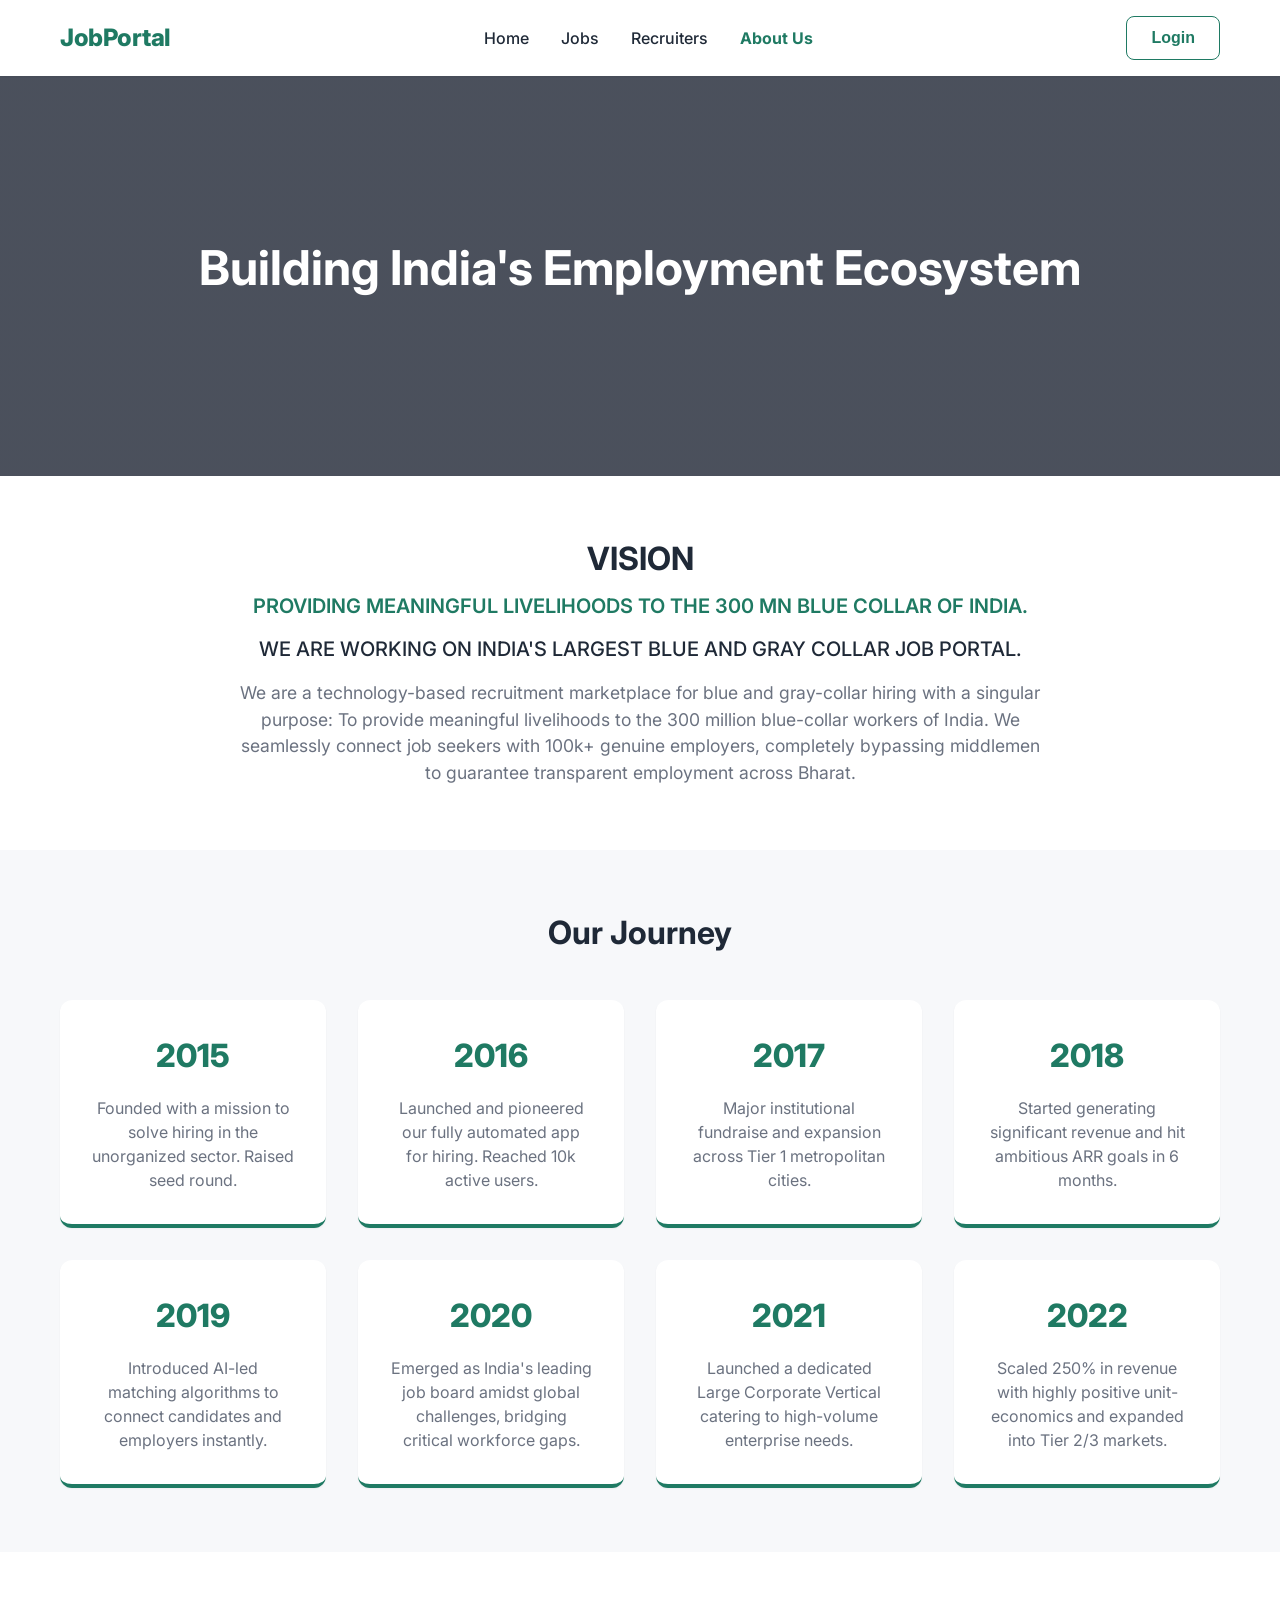
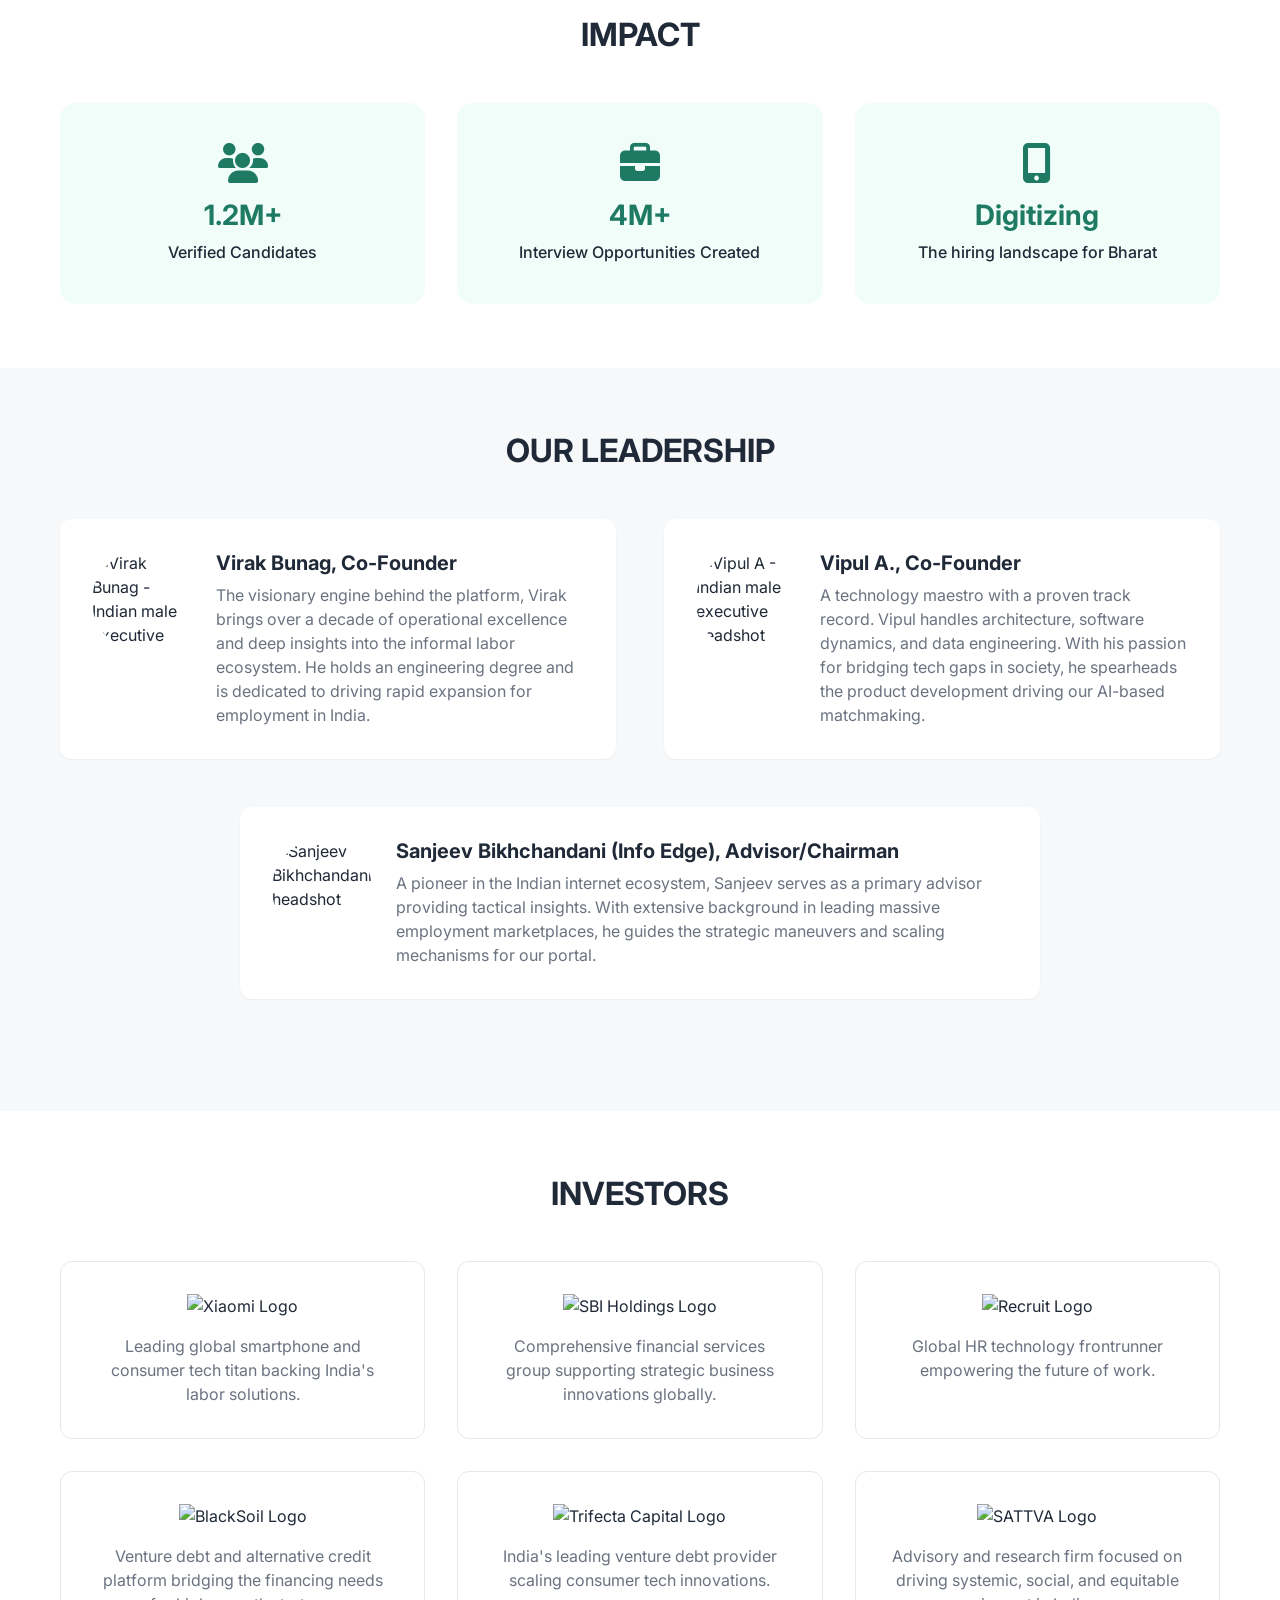
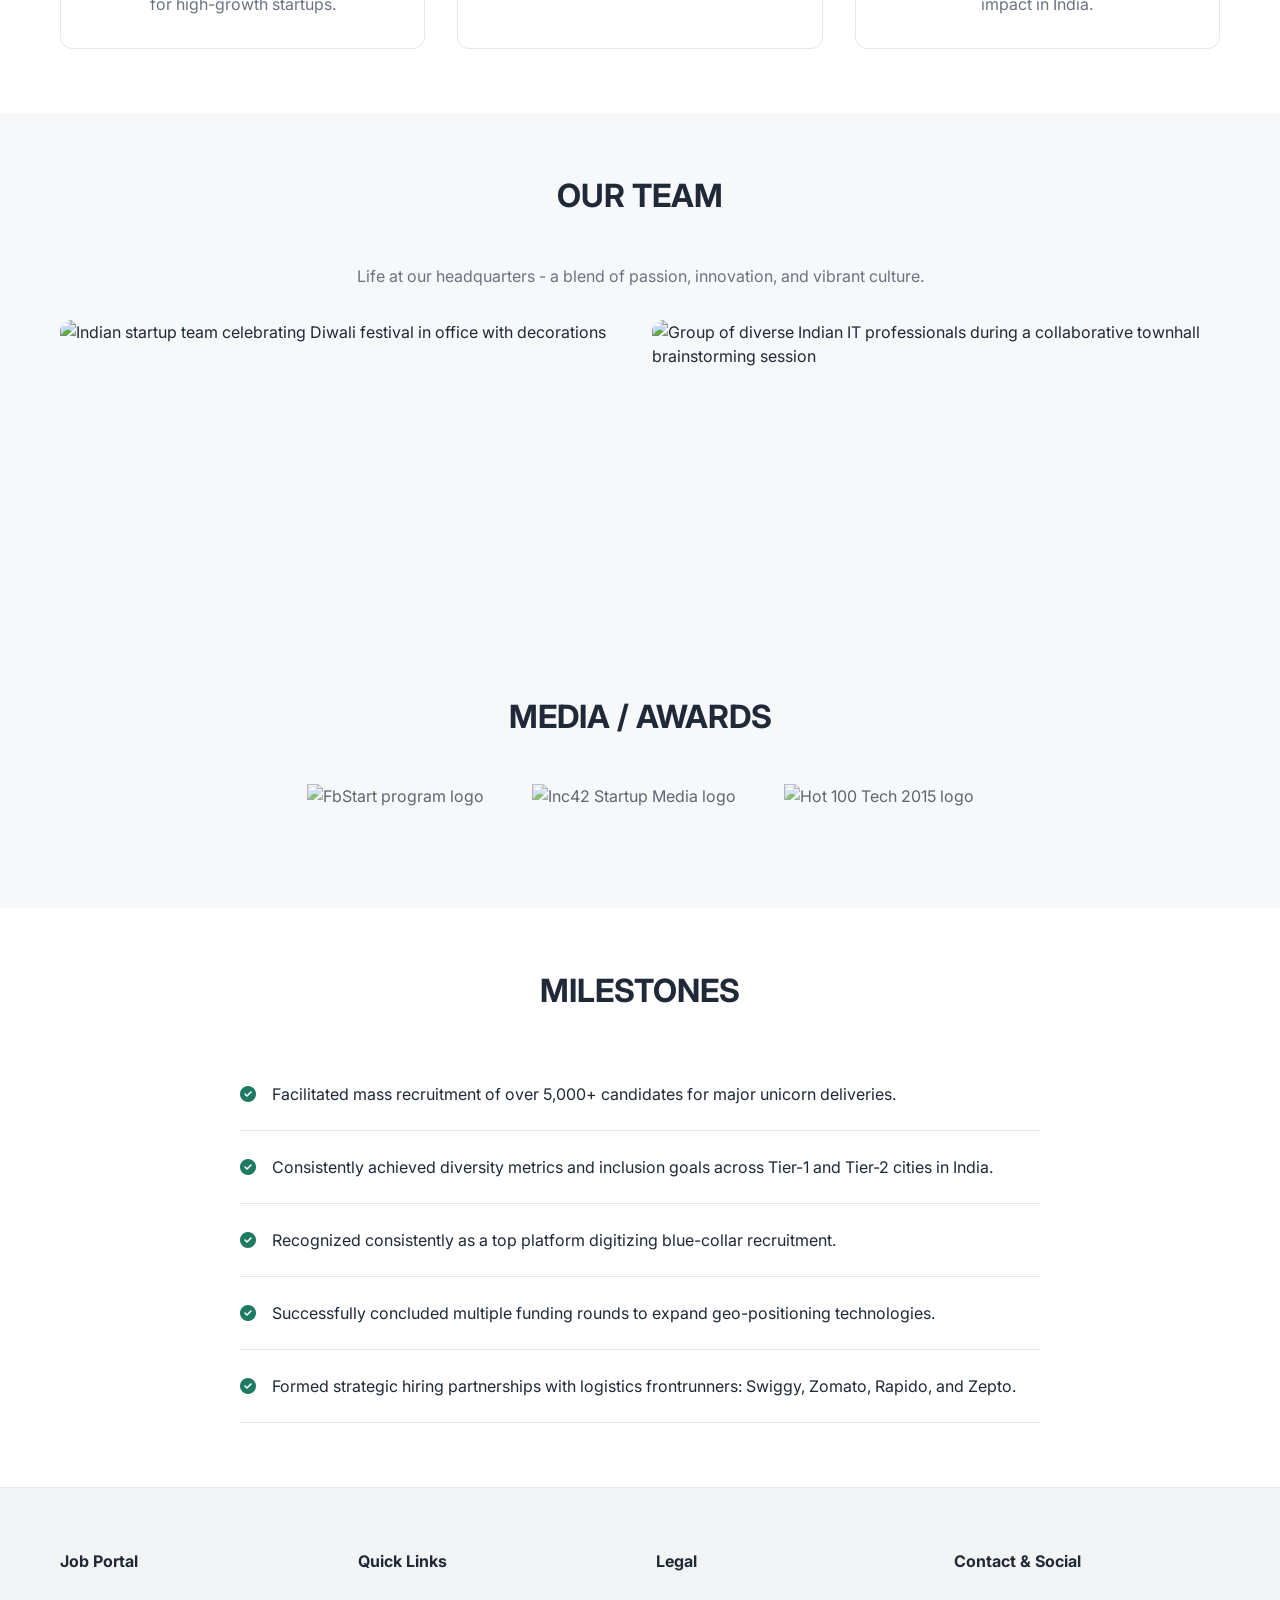
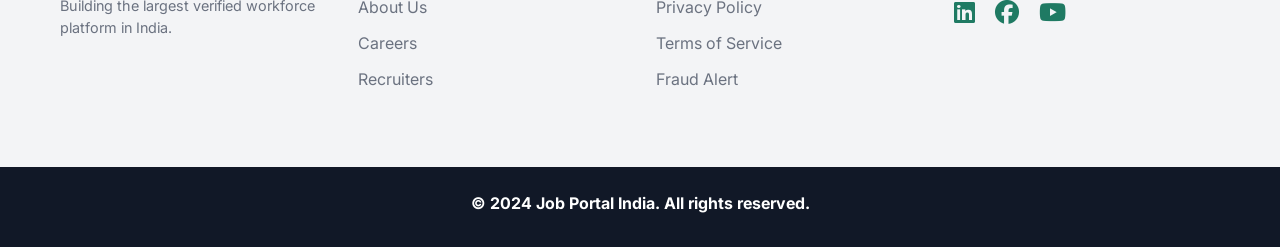
==== about-us.html @ 39d42cca "page updated" ====
<!doctype html>
<html lang="en">
  <head>
    <meta charset="UTF-8" />
    <meta name="viewport" content="width=device-width, initial-scale=1.0" />
    <title>About Us - Job Portal India</title>
    <link rel="stylesheet" href="style.css" />
    <link
      href="https://fonts.googleapis.com/css2?family=Inter:wght@300;400;500;600;700&display=swap"
      rel="stylesheet"
    />
    <!-- Font Awesome for Icons -->
    <link
      rel="stylesheet"
      href="https://cdnjs.cloudflare.com/ajax/libs/font-awesome/6.4.0/css/all.min.css"
    />
  </head>
  <body>
    <!-- Navigation -->
    <nav class="navbar">
      <div class="container nav-container">
        <div class="logo">
          <img src="assets/images/header.jpg" alt="JobPortal" class="logo-img" onerror="this.style.display='none'"/>
          <span class="logo-text">JobPortal</span>
        </div>
        <div class="nav-links">
          <a href="index.html">Home</a>
          <a href="jobs.html">Jobs</a>
          <a href="#">Recruiters</a>
          <a href="about-us.html" style="color: var(--primary-green); font-weight: 700;">About Us</a>
        </div>
        <div class="nav-actions">
          <button class="btn btn-outline" onclick="window.location.href='login.html'">Login</button>
        </div>
        <div class="mobile-toggle">
          <i class="fas fa-bars"></i>
        </div>
      </div>
    </nav>

    <!-- 1. Header & Hero Section -->
    <section class="about-hero-section">
      <div class="container about-hero-content">
        <h1>Building India's Employment Ecosystem</h1>
      </div>
    </section>

    <!-- 2. Vision Section -->
    <section class="section section-vision">
      <div class="container">
        <h2 class="section-title" style="margin-bottom: 1rem;">VISION</h2>
        <h3 class="vision-subheading">Providing Meaningful Livelihoods To The 300 Mn Blue Collar Of India.</h3>
        <p class="vision-desc" style="font-weight: 500; font-size: 1.25rem; color: var(--text-dark); margin-bottom: 1rem;">WE ARE WORKING ON INDIA'S LARGEST BLUE AND GRAY COLLAR JOB PORTAL.</p>
        <p class="vision-desc">
          We are a technology-based recruitment marketplace for blue and gray-collar hiring with a singular purpose: 
          To provide meaningful livelihoods to the 300 million blue-collar workers of India. We seamlessly connect job 
          seekers with 100k+ genuine employers, completely bypassing middlemen to guarantee transparent employment 
          across Bharat.
        </p>
      </div>
    </section>

    <!-- 3. History Timeline (2015 - 2022) -->
    <section class="section timeline-section">
      <div class="container">
        <h2 class="section-title">Our Journey</h2>
        <div class="timeline-grid">
          <div class="timeline-item">
            <div class="timeline-year">2015</div>
            <p>Founded with a mission to solve hiring in the unorganized sector. Raised seed round.</p>
          </div>
          <div class="timeline-item">
            <div class="timeline-year">2016</div>
            <p>Launched and pioneered our fully automated app for hiring. Reached 10k active users.</p>
          </div>
          <div class="timeline-item">
            <div class="timeline-year">2017</div>
            <p>Major institutional fundraise and expansion across Tier 1 metropolitan cities.</p>
          </div>
          <div class="timeline-item">
            <div class="timeline-year">2018</div>
            <p>Started generating significant revenue and hit ambitious ARR goals in 6 months.</p>
          </div>
          <div class="timeline-item">
            <div class="timeline-year">2019</div>
            <p>Introduced AI-led matching algorithms to connect candidates and employers instantly.</p>
          </div>
          <div class="timeline-item">
            <div class="timeline-year">2020</div>
            <p>Emerged as India's leading job board amidst global challenges, bridging critical workforce gaps.</p>
          </div>
          <div class="timeline-item">
            <div class="timeline-year">2021</div>
            <p>Launched a dedicated Large Corporate Vertical catering to high-volume enterprise needs.</p>
          </div>
          <div class="timeline-item">
            <div class="timeline-year">2022</div>
            <p>Scaled 250% in revenue with highly positive unit-economics and expanded into Tier 2/3 markets.</p>
          </div>
        </div>
      </div>
    </section>

    <!-- 4. Impact Section -->
    <section class="section impact-section">
      <div class="container">
        <h2 class="section-title">IMPACT</h2>
        <div class="impact-grid">
          <div class="impact-card">
            <i class="fas fa-users" style="font-size: 2.5rem; margin-bottom: 1rem;"></i>
            <h3>1.2M+</h3>
            <p>Verified Candidates</p>
          </div>
          <div class="impact-card">
            <i class="fas fa-briefcase" style="font-size: 2.5rem; margin-bottom: 1rem;"></i>
            <h3>4M+</h3>
            <p>Interview Opportunities Created</p>
          </div>
          <div class="impact-card">
            <i class="fas fa-mobile-alt" style="font-size: 2.5rem; margin-bottom: 1rem;"></i>
            <h3>Digitizing</h3>
            <p>The hiring landscape for Bharat</p>
          </div>
        </div>
      </div>
    </section>

    <!-- 5. Our Founders Section -->
    <section class="section founders-section">
      <div class="container">
        <h2 class="section-title">OUR LEADERSHIP</h2>
        <div class="founders-grid">
          <!-- Founder 1 -->
          <div class="founder-card">
            <img src="https://placehold.co/200x200?text=Virak" alt="Virak Bunag - Indian male executive headshot" class="founder-avatar" />
            <div class="founder-info">
              <h3>Virak Bunag, Co-Founder</h3>
              <p>The visionary engine behind the platform, Virak brings over a decade of operational excellence and deep insights into the informal labor ecosystem. He holds an engineering degree and is dedicated to driving rapid expansion for employment in India.</p>
            </div>
          </div>
          <!-- Founder 2 -->
          <div class="founder-card">
            <img src="https://placehold.co/200x200?text=Vipul" alt="Vipul A - Indian male executive headshot" class="founder-avatar" />
            <div class="founder-info">
              <h3>Vipul A., Co-Founder</h3>
              <p>A technology maestro with a proven track record. Vipul handles architecture, software dynamics, and data engineering. With his passion for bridging tech gaps in society, he spearheads the product development driving our AI-based matchmaking.</p>
            </div>
          </div>
          <!-- Mentor / Chairman -->
          <div class="founder-card founder-full mt-4">
            <img src="https://placehold.co/200x200?text=Sanjeev" alt="Sanjeev Bikhchandani headshot" class="founder-avatar" />
            <div class="founder-info">
              <h3>Sanjeev Bikhchandani (Info Edge), Advisor/Chairman</h3>
              <p>A pioneer in the Indian internet ecosystem, Sanjeev serves as a primary advisor providing tactical insights. With extensive background in leading massive employment marketplaces, he guides the strategic maneuvers and scaling mechanisms for our portal.</p>
            </div>
          </div>
        </div>
      </div>
    </section>

    <!-- 6. Investors Section -->
    <section class="section investors-section">
      <div class="container">
        <h2 class="section-title">INVESTORS</h2>
        <div class="investors-grid">
          <div class="investor-card">
            <img src="https://placehold.co/250x100?text=Xiaomi" alt="Xiaomi Logo" class="investor-logo" />
            <p>Leading global smartphone and consumer tech titan backing India's labor solutions.</p>
          </div>
          <div class="investor-card">
            <img src="https://placehold.co/250x100?text=SBI+Holdings" alt="SBI Holdings Logo" class="investor-logo" />
            <p>Comprehensive financial services group supporting strategic business innovations globally.</p>
          </div>
          <div class="investor-card">
            <img src="https://placehold.co/250x100?text=Recruit" alt="Recruit Logo" class="investor-logo" />
            <p>Global HR technology frontrunner empowering the future of work.</p>
          </div>
          <div class="investor-card">
            <img src="https://placehold.co/250x100?text=BlackSoil" alt="BlackSoil Logo" class="investor-logo" />
            <p>Venture debt and alternative credit platform bridging the financing needs for high-growth startups.</p>
          </div>
          <div class="investor-card">
            <img src="https://placehold.co/250x100?text=Trifecta" alt="Trifecta Capital Logo" class="investor-logo" />
            <p>India's leading venture debt provider scaling consumer tech innovations.</p>
          </div>
          <div class="investor-card">
            <img src="https://placehold.co/250x100?text=SATTVA" alt="SATTVA Logo" class="investor-logo" />
            <p>Advisory and research firm focused on driving systemic, social, and equitable impact in India.</p>
          </div>
        </div>
      </div>
    </section>

    <!-- 7. Our Team Section -->
    <section class="section team-gallery-section">
      <div class="container">
        <h2 class="section-title">OUR TEAM</h2>
        <p class="text-center" style="margin-bottom: 2rem;">Life at our headquarters - a blend of passion, innovation, and vibrant culture.</p>
        <div class="team-gallery">
          <img src="https://placehold.co/600x400/eeeeee/333333?text=Team+Celebration" alt="Indian startup team celebrating Diwali festival in office with decorations" class="team-img" />
          <img src="https://placehold.co/600x400/e0e7ff/333333?text=Townhall+Meeting" alt="Group of diverse Indian IT professionals during a collaborative townhall brainstorming session" class="team-img" />
        </div>
      </div>
    </section>

    <!-- 8. Media & Recognition -->
    <section class="section media-section">
      <div class="container text-center">
        <h2 class="section-title">MEDIA / AWARDS</h2>
        <div class="media-logos">
          <img src="https://placehold.co/200x80?text=FbStart" alt="FbStart program logo" class="media-logo" />
          <img src="https://placehold.co/200x80?text=Inc42" alt="Inc42 Startup Media logo" class="media-logo" />
          <img src="https://placehold.co/200x80?text=Hot100" alt="Hot 100 Tech 2015 logo" class="media-logo" />
        </div>
      </div>
    </section>

    <!-- 9. Milestones List -->
    <section class="section milestones-section">
      <div class="container">
        <h2 class="section-title">MILESTONES</h2>
        <ul class="milestones-list">
          <li><i class="fas fa-check-circle"></i> Facilitated mass recruitment of over 5,000+ candidates for major unicorn deliveries.</li>
          <li><i class="fas fa-check-circle"></i> Consistently achieved diversity metrics and inclusion goals across Tier-1 and Tier-2 cities in India.</li>
          <li><i class="fas fa-check-circle"></i> Recognized consistently as a top platform digitizing blue-collar recruitment.</li>
          <li><i class="fas fa-check-circle"></i> Successfully concluded multiple funding rounds to expand geo-positioning technologies.</li>
          <li><i class="fas fa-check-circle"></i> Formed strategic hiring partnerships with logistics frontrunners: Swiggy, Zomato, Rapido, and Zepto.</li>
        </ul>
      </div>
    </section>

    <!-- Footer -->
    <footer class="main-footer">
      <div class="container footer-grid">
        <div class="footer-col">
          <h4>Job Portal</h4>
          <p style="font-size: 0.9rem; margin-top: 1rem;">Building the largest verified workforce platform in India.</p>
        </div>
        <div class="footer-col">
          <h4>Quick Links</h4>
          <ul>
            <li><a href="about-us.html">About Us</a></li>
            <li><a href="#">Careers</a></li>
            <li><a href="#">Recruiters</a></li>
          </ul>
        </div>
        <div class="footer-col">
          <h4>Legal</h4>
          <ul>
            <li><a href="#">Privacy Policy</a></li>
            <li><a href="#">Terms of Service</a></li>
            <li><a href="#">Fraud Alert</a></li>
          </ul>
        </div>
        <div class="footer-col">
          <h4>Contact & Social</h4>
          <div style="margin-top: 1rem;">
            <a href="#" style="font-size: 1.5rem; margin-right: 1rem; color: var(--primary-green);"><i class="fab fa-linkedin"></i></a>
            <a href="#" style="font-size: 1.5rem; margin-right: 1rem; color: var(--primary-green);"><i class="fab fa-facebook"></i></a>
            <a href="#" style="font-size: 1.5rem; color: var(--primary-green);"><i class="fab fa-youtube"></i></a>
          </div>
        </div>
      </div>
    </footer>

    <div class="final-footer">
      <div class="container final-footer-container text-center" style="display: block; text-align: center;">
        <span class="logo-text-sm" style="display: block; margin-bottom: 0.5rem;">© 2024 Job Portal India. All rights reserved.</span>
      </div>
    </div>

    <!-- Script for mobile toggle if needed -->
    <script>
      document.querySelector('.mobile-toggle').addEventListener('click', function() {
        const navLinks = document.querySelector('.nav-links');
        const navActions = document.querySelector('.nav-actions');
        if(navLinks.style.display === 'flex') {
          navLinks.style.display = 'none';
          navActions.style.display = 'none';
        } else {
          navLinks.style.display = 'flex';
          navLinks.style.flexDirection = 'column';
          navLinks.style.position = 'absolute';
          navLinks.style.top = '100%';
          navLinks.style.left = '0';
          navLinks.style.right = '0';
          navLinks.style.background = 'white';
          navLinks.style.padding = '1rem';
          navLinks.style.boxShadow = '0 4px 6px -1px rgba(0, 0, 0, 0.1)';
          
          navActions.style.display = 'flex';
          navActions.style.position = 'absolute';
          navActions.style.top = 'calc(100% + 200px)';
          navActions.style.left = '0';
          navActions.style.right = '0';
          navActions.style.background = 'white';
          navActions.style.padding = '1rem';
          navActions.style.justifyContent = 'center';
        }
      });
    </script>
  </body>
</html>
---- style.css ----
:root {
  --primary-green: #1f7a63;
  --accent-green: #2e9e76;
  --dark-green: #145242;
  --bg-color: #f7f8fa;
  --text-dark: #1f2937;
  --text-muted: #6b7280;
  --white: #ffffff;
  --border-color: #e5e7eb;
  --primary-font: "Inter", sans-serif;
  --shadow-sm: 0 1px 2px 0 rgba(0, 0, 0, 0.05);
  --shadow-md:
    0 4px 6px -1px rgba(0, 0, 0, 0.1), 0 2px 4px -1px rgba(0, 0, 0, 0.06);
  --radius-md: 8px;
  --radius-lg: 12px;
  --radius-xl: 16px;
  --transition: all 0.3s ease;
}

* {
  margin: 0;
  padding: 0;
  box-sizing: border-box;
}

body {
  font-family: var(--primary-font);
  background-color: var(--bg-color);
  color: var(--text-dark);
  line-height: 1.5;
}

/* Utilities */
.container {
  max-width: 1200px;
  margin: 0 auto;
  padding: 0 20px;
}

.section {
  padding: 4rem 0;
}

h1,
h2,
h3,
h4 {
  font-weight: 700;
  line-height: 1.2;
  margin-bottom: 0.5rem;
}

p {
  color: var(--text-muted);
}

a {
  text-decoration: none;
  color: var(--primary-green);
}

ul {
  list-style: none;
}

/* Buttons */
.btn {
  display: inline-block;
  padding: 0.75rem 1.5rem;
  border-radius: var(--radius-md);
  font-weight: 600;
  cursor: pointer;
  transition: var(--transition);
  border: none;
  font-size: 1rem;
}

.btn-primary {
  background-color: var(--primary-green);
  color: var(--white);
}

.btn-primary:hover {
  background-color: var(--dark-green);
  transform: translateY(-1px);
}

.btn-outline {
  background-color: transparent;
  border: 1px solid var(--primary-green);
  color: var(--primary-green);
}

.btn-outline:hover {
  background-color: rgba(31, 122, 99, 0.1);
}

.btn-white {
  background-color: var(--white);
  color: var(--primary-green);
}

.text-center {
  text-align: center;
}
.mt-4 {
  margin-top: 1.5rem;
}

/* Navbar */
.navbar {
  background-color: var(--white);
  box-shadow: var(--shadow-sm);
  padding: 1rem 0;
  position: sticky;
  top: 0;
  z-index: 1000;
}

.nav-container {
  display: flex;
  justify-content: space-between;
  align-items: center;
}

.logo-text {
  font-size: 1.5rem;
  font-weight: 800;
  color: var(--primary-green);
  letter-spacing: -0.5px;
}

.nav-links {
  display: flex;
  gap: 2rem;
}

.nav-links a {
  color: var(--text-dark);
  font-weight: 500;
}

.nav-links a:hover {
  color: var(--primary-green);
}

.nav-actions {
  display: flex;
  gap: 1rem;
}

.mobile-toggle {
  display: none;
  font-size: 1.5rem;
  color: var(--text-dark);
  cursor: pointer;
}

/* Transparent Navbar state */
.navbar-transparent {
  background-color: transparent !important;
  box-shadow: none !important;
  position: absolute;
  width: 100%;
}

/* 1. Hero Section */
.hero-section {
  padding: 8rem 0 4rem; /* Increased top padding to accommodate the transparent absolute navbar */
  background-color: var(--white);
  background-image: url('images/header1.jpg');
  background-size: cover;
  background-position: center;
  background-repeat: no-repeat;
}

.hero-container {
  display: grid;
  grid-template-columns: 1fr 1fr;
  gap: 4rem;
  align-items: center;
}

.badge {
  display: inline-block;
  background-color: #e6f6f1;
  color: var(--primary-green);
  padding: 0.25rem 0.75rem;
  border-radius: 20px;
  font-size: 0.875rem;
  font-weight: 600;
  margin-bottom: 1rem;
}

.hero-content h1 {
  font-size: 3.5rem;
  color: var(--text-dark);
  margin-bottom: 0.5rem;
}

.hero-content .subtext {
  font-size: 1.25rem;
  margin-bottom: 2rem;
}

.search-box {
  background-color: var(--white);
  border: 1px solid var(--border-color);
  border-radius: var(--radius-lg);
  box-shadow: var(--shadow-md);
  padding: 0.75rem;
  display: flex;
  gap: 0.5rem;
  align-items: center;
  margin-bottom: 2rem;
}

.search-input-group {
  flex: 1;
  display: flex;
  align-items: center;
  gap: 0.5rem;
  padding: 0 0.5rem;
}

.search-input-group i {
  color: var(--text-muted);
}

.search-input-group input,
.search-input-group select {
  width: 100%;
  border: none;
  outline: none;
  font-size: 1rem;
  color: var(--text-dark);
  background: transparent;
}

.divider {
  width: 1px;
  height: 30px;
  background-color: var(--border-color);
}

.search-btn {
  padding: 0.75rem 2rem;
}

.trust-badges,
.trusted-companies {
  margin-bottom: 1.5rem;
}

.small-label {
  font-size: 0.875rem;
  margin-bottom: 0.5rem;
  text-transform: uppercase;
  letter-spacing: 0.5px;
  font-weight: 600;
  color: #9ca3af;
}

.govt-logos,
.company-logos {
  display: flex;
  gap: 1.5rem;
  align-items: center;
}

.logo-placeholder {
  font-weight: bold;
  color: #555;
  background: #eee;
  padding: 4px 8px;
  border-radius: 4px;
  font-size: 0.8rem;
}

.company-logos .logo-text {
  font-weight: 600;
  color: #4b5563;
}

.hero-image {
  display: flex;
  justify-content: flex-end;
}

.image-placeholder-large {
  width: 400px;
  height: 500px;
  background-color: #e5e7eb;
  border-radius: 20px;
  display: flex;
  flex-direction: column;
  align-items: center;
  justify-content: center;
  color: #9ca3af;
  font-size: 1.5rem;
  position: relative;
  overflow: hidden;
}

/* 2. AI Job Prep */
.ai-prep-section {
  background: linear-gradient(135deg, #e6f6f1 0%, #d1fae5 100%);
  padding: 4rem 0;
  position: relative;
  overflow: hidden;
}

.ai-prep-container {
  display: grid;
  grid-template-columns: 1fr 1fr;
  gap: 4rem;
  align-items: center;
}

.icon-box {
  width: 50px;
  height: 50px;
  background-color: var(--white);
  border-radius: 12px;
  display: flex;
  align-items: center;
  justify-content: center;
  color: var(--primary-green);
  font-size: 1.5rem;
  margin-bottom: 1rem;
  box-shadow: var(--shadow-sm);
}

.ai-cards {
  position: relative;
  height: 250px;
}

.p-card {
  background: var(--white);
  padding: 2rem;
  border-radius: var(--radius-lg);
  box-shadow: 0 10px 25px rgba(0, 0, 0, 0.05);
  position: absolute;
  width: 300px;
  left: 50px;
  transition: transform 0.3s ease;
}

.p-card-1 {
  z-index: 3;
  top: 0;
}

.p-card-2 {
  z-index: 2;
  top: 20px;
  left: 70px;
  opacity: 0.6;
  transform: scale(0.95);
}

.p-card-3 {
  z-index: 1;
  top: 40px;
  left: 90px;
  opacity: 0.3;
  transform: scale(0.9);
}

.card-header h4 {
  margin-bottom: 0.25rem;
}

.card-header .company-name {
  display: block;
  color: var(--text-muted);
  margin-bottom: 1.5rem;
}

.btn-sm {
  padding: 0.5rem 1rem;
  font-size: 0.875rem;
}

/* 3. Popular Searches */
.section-title {
  text-align: center;
  font-size: 2rem;
  margin-bottom: 3rem;
  position: relative;
}

.grid-6 {
  display: grid;
  grid-template-columns: repeat(3, 1fr);
  gap: 2rem;
}

.category-card {
  background: var(--white);
  border-radius: var(--radius-lg);
  padding: 1.5rem;
  box-shadow: var(--shadow-sm);
  transition: var(--transition);
  position: relative;
  border: 1px solid transparent;
}

.category-card:hover {
  transform: translateY(-5px);
  box-shadow: var(--shadow-md);
  border-color: var(--primary-green);
}

.trending-badge {
  position: absolute;
  top: 10px;
  right: 10px;
  font-size: 0.7rem;
  background: #fef3c7;
  color: #d97706;
  padding: 2px 6px;
  border-radius: 4px;
  font-weight: 600;
}

.cat-img {
  height: 100px;
  background: #f3f4f6;
  margin: 1rem 0;
  border-radius: var(--radius-md);
}

/* 4. Top Companies */
.grid-4 {
  display: grid;
  grid-template-columns: repeat(4, 1fr);
  gap: 2rem;
}

.company-card {
  background: var(--white);
  padding: 2rem;
  border-radius: var(--radius-lg);
  text-align: center;
  box-shadow: var(--shadow-sm);
  border: 1px solid var(--border-color);
  transition: var(--transition);
}

.company-card:hover {
  box-shadow: var(--shadow-md);
  border-color: var(--primary-green);
}

.company-logo {
  width: 60px;
  height: 60px;
  background-color: #f3f4f6;
  border-radius: 50%;
  margin: 0 auto 1rem;
  display: flex;
  align-items: center;
  justify-content: center;
  font-weight: bold;
  color: var(--primary-green);
}

.view-link {
  display: inline-block;
  margin-top: 1rem;
  font-size: 0.9rem;
  font-weight: 600;
}

/* 5. Trending Job Roles */
.pill-container {
  display: flex;
  flex-wrap: wrap;
  justify-content: center;
  gap: 1rem;
  max-width: 900px;
  margin: 0 auto;
}

.pill {
  display: inline-flex;
  align-items: center;
  gap: 0.5rem;
  background: var(--white);
  padding: 0.75rem 1.5rem;
  border: 1px solid var(--border-color);
  border-radius: 50px;
  color: var(--text-dark);
  font-weight: 500;
  transition: var(--transition);
}

.pill:hover {
  border-color: var(--primary-green);
  color: var(--primary-green);
  background: #f0fdf9;
}

.pill i {
  color: var(--primary-green);
}

.pill .count {
  background: #e5e7eb;
  color: var(--text-muted);
  font-size: 0.75rem;
  padding: 2px 6px;
  border-radius: 10px;
}

/* 6. Testimonials */
.testimonials {
  padding: 0;
}

.testimonial-container {
  display: grid;
  grid-template-columns: 1fr 2fr;
  background: #fff;
  border-radius: var(--radius-xl);
  overflow: hidden;
  box-shadow: var(--shadow-sm);
}

.testimonial-intro {
  background-color: var(--primary-green);
  color: var(--white);
  padding: 3rem;
  display: flex;
  flex-direction: column;
  justify-content: center;
}

.testimonial-intro .quote-icon {
  font-size: 2rem;
  opacity: 0.3;
  margin-bottom: 1rem;
}

.testimonial-intro h3 {
  font-size: 1.5rem;
  margin-bottom: 1rem;
}

.testimonial-intro .stars {
  color: #fbbf24;
  margin-bottom: 0.5rem;
}

.testimonial-intro p {
  color: rgba(255, 255, 255, 0.8);
}

.testimonial-cards {
  padding: 3rem;
  display: flex;
  gap: 1.5rem;
  background: #f9fafb;
  overflow-x: auto;
}

.t-card {
  background: var(--white);
  padding: 1.5rem;
  border-radius: var(--radius-md);
  min-width: 250px;
  box-shadow: var(--shadow-sm);
}

.t-card .profile {
  display: flex;
  align-items: center;
  gap: 1rem;
  margin-bottom: 1rem;
}

.t-card .avatar {
  width: 40px;
  height: 40px;
  background: #e0e7ff;
  color: #4338ca;
  border-radius: 50%;
  display: flex;
  align-items: center;
  justify-content: center;
  font-weight: bold;
}

.t-card .review {
  font-size: 0.9rem;
  color: var(--text-dark);
  font-style: italic;
}

/* 7. Download App */
.download-section {
  background-color: #eef2ff;
  padding: 4rem 0;
}

.download-container {
  display: grid;
  grid-template-columns: 1fr 1fr;
  align-items: center;
}

.download-content h2 {
  font-size: 2.5rem;
  margin-bottom: 1rem;
}

.app-buttons {
  display: flex;
  gap: 1rem;
  margin: 2rem 0;
}

.btn-store {
  background: #000;
  color: #fff;
  padding: 10px 20px;
  border-radius: 8px;
  border: none;
  cursor: pointer;
  font-weight: 600;
}

.qr-code {
  display: flex;
  align-items: center;
  gap: 1rem;
}

.qr-placeholder {
  width: 80px;
  height: 80px;
  background: #fff;
  display: flex;
  align-items: center;
  justify-content: center;
  border: 1px solid #ccc;
}

.download-image {
  display: flex;
  justify-content: center;
}

.phone-mockup {
  width: 280px;
  height: 550px;
  background: #111;
  border-radius: 36px;
  padding: 10px;
  border: 4px solid #333;
}

.screen-content {
  background: #fff;
  width: 100%;
  height: 100%;
  border-radius: 28px;
  display: flex;
  flex-direction: column;
  align-items: center;
  justify-content: center;
}

.screen-content i {
  font-size: 3rem;
  color: var(--primary-green);
  margin-bottom: 1rem;
}

/* 8. Employer Section */
.employer-section .container {
  background: #fff;
  border-radius: var(--radius-xl);
  box-shadow: var(--shadow-sm);
  padding: 3rem;
  overflow: hidden;
}

.employer-card {
  display: grid;
  grid-template-columns: 1fr 1fr;
  gap: 3rem;
  align-items: center;
}

.img-placeholder-rect {
  width: 100%;
  height: 300px;
  background: #e5e7eb;
  border-radius: var(--radius-lg);
}

/* 9. Main Footer */
.main-footer {
  background: #f3f4f6;
  padding: 4rem 0;
  border-top: 1px solid #e5e7eb;
}

.footer-grid {
  display: grid;
  grid-template-columns: repeat(4, 1fr);
  gap: 2rem;
}

.footer-col h4 {
  margin-bottom: 1.5rem;
  color: var(--text-dark);
}

.footer-col ul li {
  margin-bottom: 0.75rem;
}

.footer-col ul li a {
  color: var(--text-muted);
}

.footer-col ul li a:hover {
  color: var(--primary-green);
  text-decoration: underline;
}

/* 10. Final Footer */
.final-footer {
  background: #111827;
  color: #9ca3af;
  padding: 1.5rem 0;
}

.final-footer-container {
  display: flex;
  justify-content: space-between;
  align-items: center;
}

.social-side,
.app-side {
  display: flex;
  align-items: center;
  gap: 1.5rem;
}

.logo-text-sm {
  color: var(--white);
  font-weight: 700;
}

.social-icons a {
  color: #9ca3af;
  margin-right: 1rem;
  font-size: 1.25rem;
}

.social-icons a:hover {
  color: var(--white);
}

.btn-xs {
  padding: 0.35rem 0.75rem;
  font-size: 0.75rem;
  background: #374151;
  color: #fff;
  border: none;
  border-radius: 4px;
  cursor: pointer;
}

/* Responsive */
@media (max-width: 1024px) {
  .hero-content h1 {
    font-size: 2.5rem;
  }
  .grid-6 {
    grid-template-columns: repeat(2, 1fr);
  }
  .grid-4 {
    grid-template-columns: repeat(2, 1fr);
  }
}

@media (max-width: 768px) {
  .nav-links,
  .nav-actions {
    display: none;
  }
  .mobile-toggle {
    display: block;
  }

  .hero-container,
  .ai-prep-container,
  .download-container,
  .employer-card,
  .footer-grid,
  .final-footer-container {
    grid-template-columns: 1fr;
    gap: 2rem;
    text-align: center;
  }

  .hero-image {
    justify-content: center;
  }
  .search-box {
    flex-direction: column;
  }
  .divider {
    display: none;
  }
  .search-input-group {
    width: 100%;
    border-bottom: 1px solid #eee;
    padding: 10px;
  }
  .search-btn {
    width: 100%;
  }

  .testimonial-container {
    grid-template-columns: 1fr;
  }
  .testimonial-cards {
    flex-wrap: nowrap;
    overflow-x: auto;
  }

  .final-footer-container {
    flex-direction: column;
    gap: 1rem;
  }
  .social-side,
  .app-side {
    flex-direction: column;
  }

  .p-card {
    position: static;
    width: 100%;
    margin-bottom: 1rem;
  }
  .p-card-2,
  .p-card-3 {
    display: none;
  }
}

/* Login / Auth page */
.auth-page {
  min-height: 100vh;
  background: linear-gradient(135deg, #e8e6fe 0%, #f6f2ff 100%);
  display: flex;
  align-items: center;
  justify-content: center;
  padding: 2rem;
}

.auth-container {
  width: min(520px, 100%);
}

.auth-card {
  background: rgba(255, 255, 255, 0.92);
  border-radius: var(--radius-xl);
  box-shadow: 0 18px 30px rgba(0, 0, 0, 0.12);
  padding: 2.5rem 2.5rem 2rem;
  position: relative;
}

.auth-logo {
  position: absolute;
  top: -32px;
  left: 50%;
  transform: translateX(-50%);
}

.auth-logo-inner {
  width: 72px;
  height: 72px;
  border-radius: 18px;
  background: rgba(99, 102, 241, 0.13);
  display: flex;
  align-items: center;
  justify-content: center;
  box-shadow: 0 14px 28px rgba(0, 0, 0, 0.12);
}

.auth-logo-inner i {
  font-size: 1.75rem;
  color: #4f46e5;
}

.auth-header {
  margin-top: 2.5rem;
  text-align: center;
}

.auth-header h1 {
  font-size: 1.75rem;
  margin-bottom: 0.5rem;
  color: #111827;
}

.auth-header p {
  color: rgba(17, 24, 39, 0.65);
  margin-bottom: 1.75rem;
}

.auth-form .form-field {
  display: flex;
  flex-direction: column;
  gap: 0.5rem;
  margin-bottom: 1rem;
}

.auth-form label {
  font-size: 0.95rem;
  color: rgba(17, 24, 39, 0.7);
}

.auth-form input {
  padding: 0.85rem 1rem;
  border-radius: 12px;
  border: 1px solid rgba(148, 163, 184, 0.6);
  background: rgba(255, 255, 255, 0.92);
  font-size: 1rem;
  outline: none;
  transition:
    border 0.2s ease,
    box-shadow 0.2s ease;
}

.auth-form input:focus {
  border-color: rgba(99, 102, 241, 0.7);
  box-shadow: 0 0 0 4px rgba(99, 102, 241, 0.18);
}

.btn.w-full {
  width: 100%;
}

@media (max-width: 400px) {
  .auth-card {
    padding: 2rem 1.5rem 1.5rem;
  }

  .auth-logo-inner {
    width: 60px;
    height: 60px;
  }
}

/* Admin login modal */
.modal {
  position: fixed;
  inset: 0;
  display: grid;
  place-items: center;
  padding: 1.5rem;
  pointer-events: none;
  opacity: 0;
  transition: opacity 0.2s ease;
  z-index: 50;
}

/* Admin Access form */
.admin-access-page {
  min-height: 100vh;
  background: linear-gradient(135deg, #7c3aed 0%, #a855f7 100%);
  display: flex;
  justify-content: center;
  align-items: center;
  padding: 2.5rem 1.25rem;
}

.admin-access-container {
  width: min(420px, 100%);
}

.admin-back {
  display: inline-flex;
  align-items: center;
  gap: 0.5rem;
  font-weight: 600;
  color: rgba(255, 255, 255, 0.9);
  text-decoration: none;
  margin-bottom: 1.75rem;
  background: rgba(255, 255, 255, 0.15);
  padding: 0.5rem 0.75rem;
  border-radius: 999px;
  transition: background 0.2s ease;
}

.admin-back:hover {
  background: rgba(255, 255, 255, 0.25);
}

.admin-access-card {
  background: rgba(255, 255, 255, 0.95);
  border-radius: var(--radius-xl);
  padding: 2.25rem 2rem 2.5rem;
  box-shadow: 0 18px 40px rgba(0, 0, 0, 0.16);
}

.admin-access-header {
  display: flex;
  align-items: center;
  gap: 1rem;
  margin-bottom: 1.75rem;
}

.admin-access-icon {
  width: 54px;
  height: 54px;
  border-radius: 16px;
  background: rgba(99, 102, 241, 0.18);
  display: grid;
  place-items: center;
}

.admin-access-icon i {
  font-size: 1.4rem;
  color: #4f46e5;
}

.admin-access-header h1 {
  font-size: 1.5rem;
  margin: 0;
}

.admin-access-form {
  display: grid;
  gap: 1.25rem;
}

.admin-access-form label {
  font-weight: 600;
  color: rgba(17, 24, 39, 0.85);
}

.admin-access-form input {
  width: 100%;
  padding: 0.85rem 1rem;
  border-radius: 12px;
  border: 1px solid rgba(148, 163, 184, 0.7);
  font-size: 1rem;
  outline: none;
  transition: border 0.2s ease, box-shadow 0.2s ease;
}

.admin-access-form input:focus {
  border-color: rgba(99, 102, 241, 0.8);
  box-shadow: 0 0 0 4px rgba(99, 102, 241, 0.18);
}

@media (max-width: 420px) {
  .admin-access-page {
    padding: 1.75rem 1rem;
  }

  .admin-access-card {
    padding: 2rem 1.5rem 2.25rem;
  }
}

/* Upload Documents page */
.upload-page {
  min-height: 100vh;
  background: linear-gradient(135deg, #e8e6fe 0%, #f6f2ff 100%);
  display: flex;
  flex-direction: column;
  padding: 2.25rem 1.25rem 3rem;
}

.upload-header {
  display: flex;
  flex-direction: column;
  gap: 1.5rem;
  max-width: 840px;
  width: 100%;
  margin: 0 auto 2rem;
}

.back-link {
  display: inline-flex;
  align-items: center;
  gap: 0.75rem;
  font-weight: 600;
  color: rgba(17, 24, 39, 0.8);
  text-decoration: none;
  transition: color 0.2s ease;
}

.back-link:hover {
  color: rgba(17, 24, 39, 1);
}

.upload-title h1 {
  font-size: 1.85rem;
  margin-bottom: 0.25rem;
}

.upload-title p {
  font-size: 1rem;
  color: rgba(17, 24, 39, 0.65);
}

.upload-container {
  display: flex;
  justify-content: center;
  width: 100%;
}

.upload-card {
  width: min(680px, 100%);
  border-radius: var(--radius-xl);
  background: rgba(255, 255, 255, 0.95);
  box-shadow: 0 18px 40px rgba(0, 0, 0, 0.12);
  padding: 2.25rem;
}

.upload-card-header {
  display: flex;
  gap: 1rem;
  align-items: flex-start;
  margin-bottom: 1.75rem;
}

.upload-card-icon {
  width: 56px;
  height: 56px;
  border-radius: 16px;
  background: rgba(99, 102, 241, 0.13);
  display: grid;
  place-items: center;
}

.upload-card-icon i {
  font-size: 1.5rem;
  color: #4f46e5;
}

.upload-card-header h2 {
  font-size: 1.35rem;
  margin-bottom: 0.25rem;
}

.upload-card-header p {
  color: rgba(17, 24, 39, 0.65);
}

.upload-form {
  display: grid;
  gap: 1.25rem;
}

.upload-label {
  display: flex;
  align-items: center;
  justify-content: space-between;
  font-weight: 600;
  color: rgba(17, 24, 39, 0.85);
  margin-bottom: 0.5rem;
}

.required {
  color: #ef4444;
  font-size: 0.9rem;
}

.optional {
  color: rgba(107, 114, 128, 1);
  font-size: 0.85rem;
}

.file-drop {
  position: relative;
  border: 2px dashed rgba(148, 163, 184, 0.8);
  border-radius: 16px;
  padding: 1.3rem 1.25rem;
  cursor: pointer;
  transition:
    border-color 0.2s ease,
    background 0.2s ease;
  background: rgba(255, 255, 255, 0.9);
}

.file-drop.dragover {
  border-color: rgba(99, 102, 241, 0.9);
  background: rgba(99, 102, 241, 0.08);
}

.file-drop input[type="file"] {
  position: absolute;
  inset: 0;
  opacity: 0;
  cursor: pointer;
}

.file-drop-content {
  display: flex;
  align-items: center;
  gap: 1rem;
}

.file-drop-content i {
  font-size: 1.4rem;
  color: rgba(99, 102, 241, 0.9);
}

.file-hint {
  color: rgba(107, 114, 128, 0.95);
  font-size: 0.85rem;
  margin-top: 0.25rem;
}

.file-name {
  margin-top: 0.75rem;
  font-weight: 600;
  color: rgba(17, 24, 39, 0.85);
}

@media (max-width: 520px) {
  .upload-card {
    padding: 1.75rem 1.5rem;
  }

  .upload-header {
    align-items: flex-start;
    gap: 1rem;
  }
}

.modal-open {
  opacity: 1;
  pointer-events: auto;
}

.modal-overlay {
  position: absolute;
  inset: 0;
  background: rgba(15, 23, 42, 0.55);
}

.modal-content {
  position: relative;
  width: min(430px, 100%);
  background: rgba(255, 255, 255, 0.95);
  border-radius: var(--radius-xl);
  box-shadow: 0 20px 50px rgba(0, 0, 0, 0.18);
  padding: 2.25rem 2.25rem 1.5rem;
  z-index: 10;
}

.modal-close {
  position: absolute;
  top: 14px;
  right: 14px;
  border: none;
  background: transparent;
  color: rgba(17, 24, 39, 0.65);
  font-size: 1.1rem;
  cursor: pointer;
  transition: color 0.2s ease;
}

.modal-close:hover {
  color: rgba(17, 24, 39, 0.9);
}

.modal-content h2 {
  font-size: 1.5rem;
  margin-bottom: 0.25rem;
}

.modal-subtitle {
  color: rgba(17, 24, 39, 0.65);
  margin-bottom: 1.75rem;
}

/* --- ABOUT US PAGE STYLES --- */
.about-hero-section {
  min-height: 400px;
  position: relative;
  display: flex;
  align-items: center;
  justify-content: center;
  text-align: center;
  background: linear-gradient(rgba(17, 24, 39, 0.75), rgba(17, 24, 39, 0.75)), url('https://placehold.co/1200x500/1f7a63/ffffff?text=Indian+Workforce');
  background-size: cover;
  background-position: center;
}

.about-hero-content h1 {
  font-size: 3rem;
  color: var(--white);
  margin-bottom: 1rem;
}

.section-vision {
  text-align: center;
  padding: 4rem 0;
  background: var(--white);
}

.vision-subheading {
  font-size: 1.25rem;
  color: var(--primary-green);
  font-weight: 600;
  margin: 1rem 0;
  text-transform: uppercase;
}

.vision-desc {
  max-width: 800px;
  margin: 0 auto;
  font-size: 1.1rem;
}

.timeline-section {
  padding: 4rem 0;
  background: var(--bg-color);
}

.timeline-grid {
  display: grid;
  grid-template-columns: repeat(4, 1fr);
  gap: 2rem;
  margin-top: 3rem;
}

.timeline-item {
  background: var(--white);
  padding: 2rem;
  border-radius: var(--radius-lg);
  box-shadow: var(--shadow-sm);
  text-align: center;
  border-bottom: 4px solid var(--primary-green);
}

.timeline-year {
  font-size: 2rem;
  font-weight: 800;
  color: var(--primary-green);
  margin-bottom: 1rem;
}

.impact-section {
  padding: 4rem 0;
  background: var(--white);
}

.impact-grid {
  display: grid;
  grid-template-columns: repeat(3, 1fr);
  gap: 2rem;
  margin-top: 3rem;
}

.impact-card {
  text-align: center;
  padding: 2.5rem;
  background: #f0fdf9;
  border-radius: var(--radius-xl);
  color: var(--primary-green);
}

.impact-card h3 {
  font-size: 1.75rem;
  font-weight: 700;
}

.impact-card p {
  color: var(--text-dark);
  font-weight: 500;
  margin-top: 0.5rem;
}

.founders-section {
  padding: 4rem 0;
  background: var(--bg-color);
}

.founders-grid {
  display: grid;
  grid-template-columns: 1fr 1fr;
  gap: 3rem;
  margin-bottom: 3rem;
}

.founder-card {
  display: flex;
  align-items: flex-start;
  gap: 1.5rem;
  background: var(--white);
  padding: 2rem;
  border-radius: var(--radius-lg);
  box-shadow: var(--shadow-sm);
}

.founder-avatar {
  width: 100px;
  height: 100px;
  border-radius: 50%;
  object-fit: cover;
  flex-shrink: 0;
}

.founder-info h3 {
  font-size: 1.25rem;
  color: var(--text-dark);
  margin-bottom: 0.5rem;
}

.founder-full {
  grid-column: 1 / -1;
  max-width: 800px;
  margin: 0 auto;
}

.investors-section {
  padding: 4rem 0;
  background: var(--white);
}

.investors-grid {
  display: grid;
  grid-template-columns: repeat(3, 1fr);
  gap: 2rem;
  margin-top: 3rem;
}

.investor-card {
  text-align: center;
  padding: 2rem;
  border: 1px solid var(--border-color);
  border-radius: var(--radius-lg);
}

.investor-logo {
  height: 50px;
  width: auto;
  margin-bottom: 1rem;
  object-fit: contain;
}

.team-gallery-section {
  padding: 4rem 0;
}

.team-gallery {
  display: grid;
  grid-template-columns: repeat(2, 1fr);
  gap: 1.5rem;
  margin-top: 2rem;
}

.team-img {
  width: 100%;
  border-radius: var(--radius-lg);
  object-fit: cover;
  height: 100%;
  min-height: 250px;
}

.media-section, .milestones-section {
  padding: 4rem 0;
  background: var(--bg-color);
}

.media-logos {
  display: flex;
  justify-content: center;
  flex-wrap: wrap;
  gap: 3rem;
  margin-top: 2rem;
}

.media-logo {
  height: 60px;
  object-fit: contain;
  opacity: 0.7;
  transition: var(--transition);
}

.media-logo:hover {
  opacity: 1;
}

.milestones-section {
  background: var(--white);
}

.milestones-list {
  max-width: 800px;
  margin: 2rem auto 0;
  list-style: none;
}

.milestones-list li {
  padding: 1.5rem 0;
  border-bottom: 1px solid var(--border-color);
  display: flex;
  align-items: flex-start;
  gap: 1rem;
}

.milestones-list li i {
  color: var(--primary-green);
  margin-top: 4px;
}

@media (max-width: 768px) {
  .timeline-grid {
    grid-template-columns: repeat(2, 1fr);
  }
  .impact-grid, .founders-grid, .investors-grid, .team-gallery {
    grid-template-columns: 1fr;
  }
  .founder-card {
    flex-direction: column;
    align-items: center;
    text-align: center;
  }
  .founder-full {
    grid-column: span 1;
  }
  .about-hero-content h1 {
    font-size: 2.25rem;
  }
}

@media (max-width: 480px) {
  .timeline-grid {
    grid-template-columns: 1fr;
  }
}



/* ========================================= */
/* --- CONTACT US PAGE STYLES --- */
/* ========================================= */

.contact-section {
  padding: 3rem 1rem;
  background-color: var(--white);
}

.contact-card {
  background-color: var(--bg-color);
  max-width: 600px;
  margin: 0 auto;
  padding: 3rem 2rem;
  border-radius: var(--radius-lg);
  border: 1px solid var(--border-color);
  box-shadow: var(--shadow-sm);
  text-align: center;
}

.contact-card .company-name {
  font-size: 1.6rem;
  color: var(--primary-green);
  margin-bottom: 0.5rem;
  font-weight: 700;
}

.contact-card .company-subtext {
  font-size: 0.85rem;
  color: var(--text-muted);
  margin-bottom: 3rem;
}

.contact-details {
  text-align: left;
  max-width: 450px;
  margin: 0 auto;
  display: flex;
  flex-direction: column;
  gap: 1.75rem;
}

.contact-row {
  display: flex;
  align-items: flex-start;
  gap: 1rem;
  font-size: 0.95rem;
  color: var(--text-dark);
  line-height: 1.5;
}

.contact-row i {
  color: var(--primary-green);
  margin-top: 2px;
  font-size: 1.1rem;
  width: 20px;
  text-align: center;
}

.contact-row a {
  color: var(--text-dark);
  font-weight: 500;
  text-decoration: none;
  transition: var(--transition);
}

.contact-row a:hover {
  text-decoration: underline;
  color: var(--primary-green);
}

/* Link Directory Container */
.directory-container {
  max-width: 1100px;
  margin: 0 auto;
  padding: 2rem 20px 4rem;
  background-color: var(--bg-color);
}

.dir-group {
  margin-bottom: 2.5rem;
}

.dir-title {
  font-size: 1rem;
  font-weight: 700;
  color: var(--text-dark);
  margin-bottom: 1.25rem;
  border-bottom: 2px solid var(--border-color);
  padding-bottom: 0.5rem;
  display: inline-block;
}

/* 3 Column layout for the big lists */
.col-3 {
  column-count: 3;
  column-gap: 2rem;
}

.dir-list {
  list-style: none;
  padding: 0;
  margin: 0;
}

.dir-list li {
  margin-bottom: 0.9rem;
  break-inside: avoid;
}

.dir-list a {
  color: var(--text-muted);
  font-size: 0.9rem;
  text-decoration: none;
  transition: var(--transition);
}

.dir-list a:hover {
  color: var(--primary-green);
  text-decoration: underline;
}

/* Grid blocks for Side-by-Side categories */
.grid-3 {
  display: grid;
  grid-template-columns: repeat(3, 1fr);
  gap: 2rem;
}

/* Mobile Responsive Overrides */
@media (max-width: 768px) {
  .col-3 { column-count: 2; }
  .grid-3 { grid-template-columns: 1fr; gap: 2rem; }
}

@media (max-width: 480px) {
  .col-3 { column-count: 1; }
}

/* ========================================= */
/* --- DEPARTMENTS / JOBS PAGE STYLES --- */
/* ========================================= */
.departments-section {
  padding: 4rem 0;
  background-color: var(--white);
}
.dept-header {
  text-align: center;
  margin-bottom: 3rem;
}
.dept-header h1 {
  font-size: 2.25rem;
  color: var(--text-dark);
  margin-bottom: 0.5rem;
}
.departments-grid {
  display: grid;
  grid-template-columns: repeat(auto-fit, minmax(250px, 1fr));
  gap: 1.5rem;
  max-width: 1000px;
  margin: 0 auto;
}
.dept-card {
  display: flex;
  align-items: center;
  gap: 1.25rem;
  background: var(--white);
  padding: 1.25rem;
  border-radius: var(--radius-lg);
  border: 1px solid var(--border-color);
  box-shadow: var(--shadow-sm);
  transition: var(--transition);
  cursor: pointer;
  color: var(--text-dark);
  text-decoration: none;
}
.dept-card:hover {
  border-color: var(--primary-green);
  box-shadow: var(--shadow-md);
  transform: translateY(-3px);
  color: var(--primary-green);
}
.dept-icon {
  width: 50px;
  height: 50px;
  display: flex;
  align-items: center;
  justify-content: center;
  border-radius: var(--radius-md);
  color: var(--white);
  font-size: 1.25rem;
}
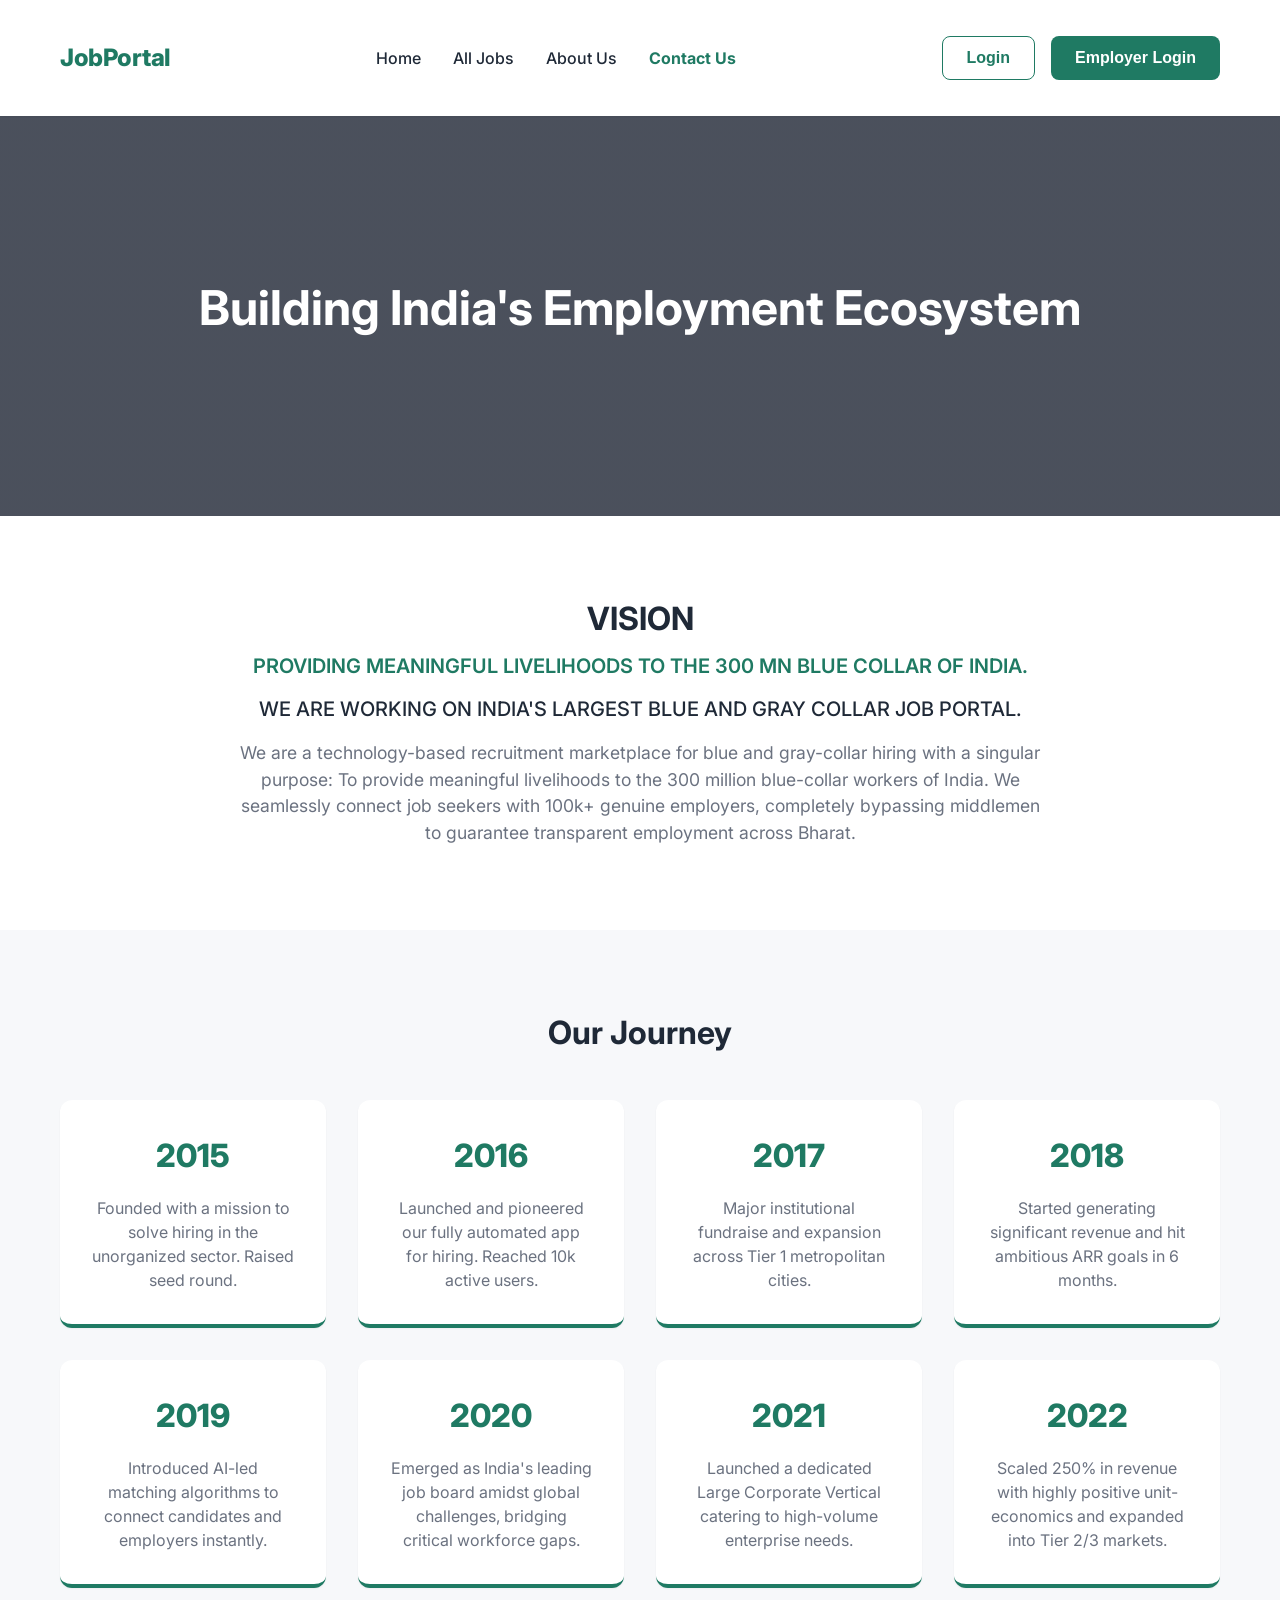
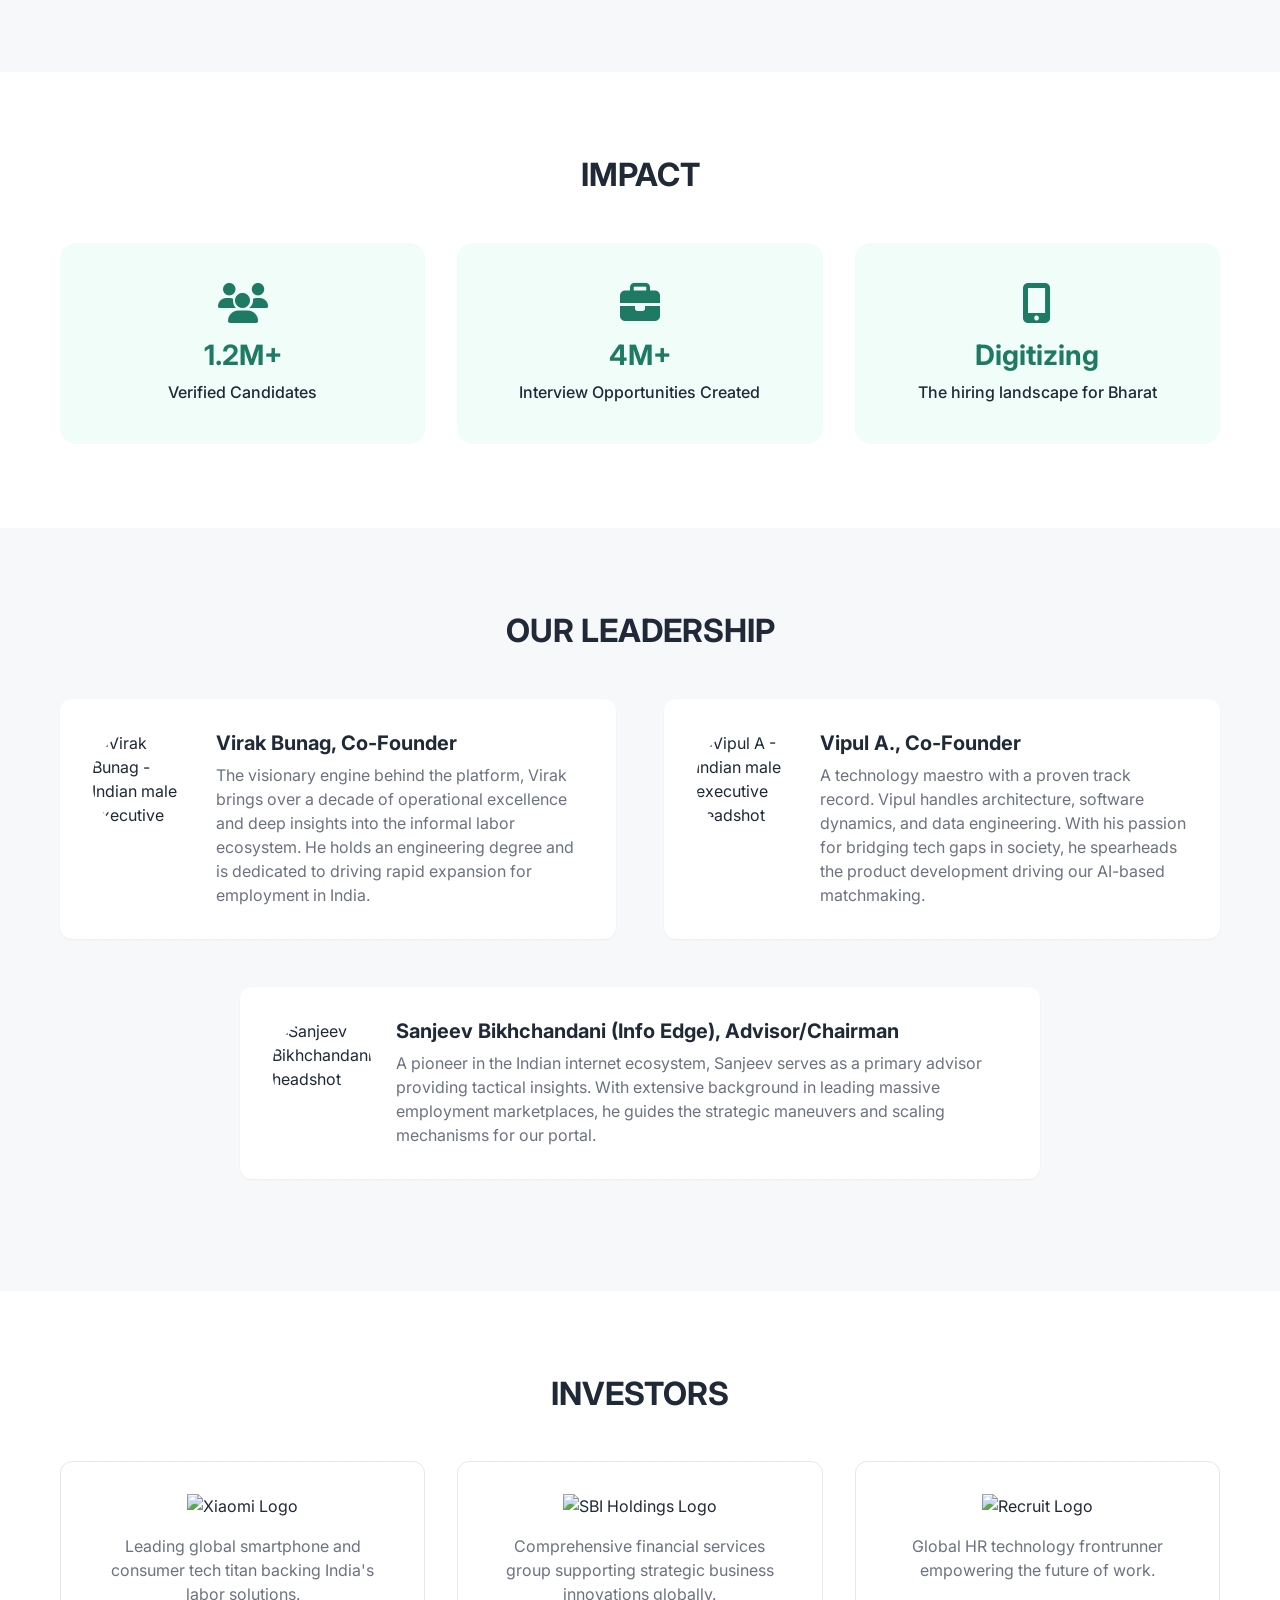
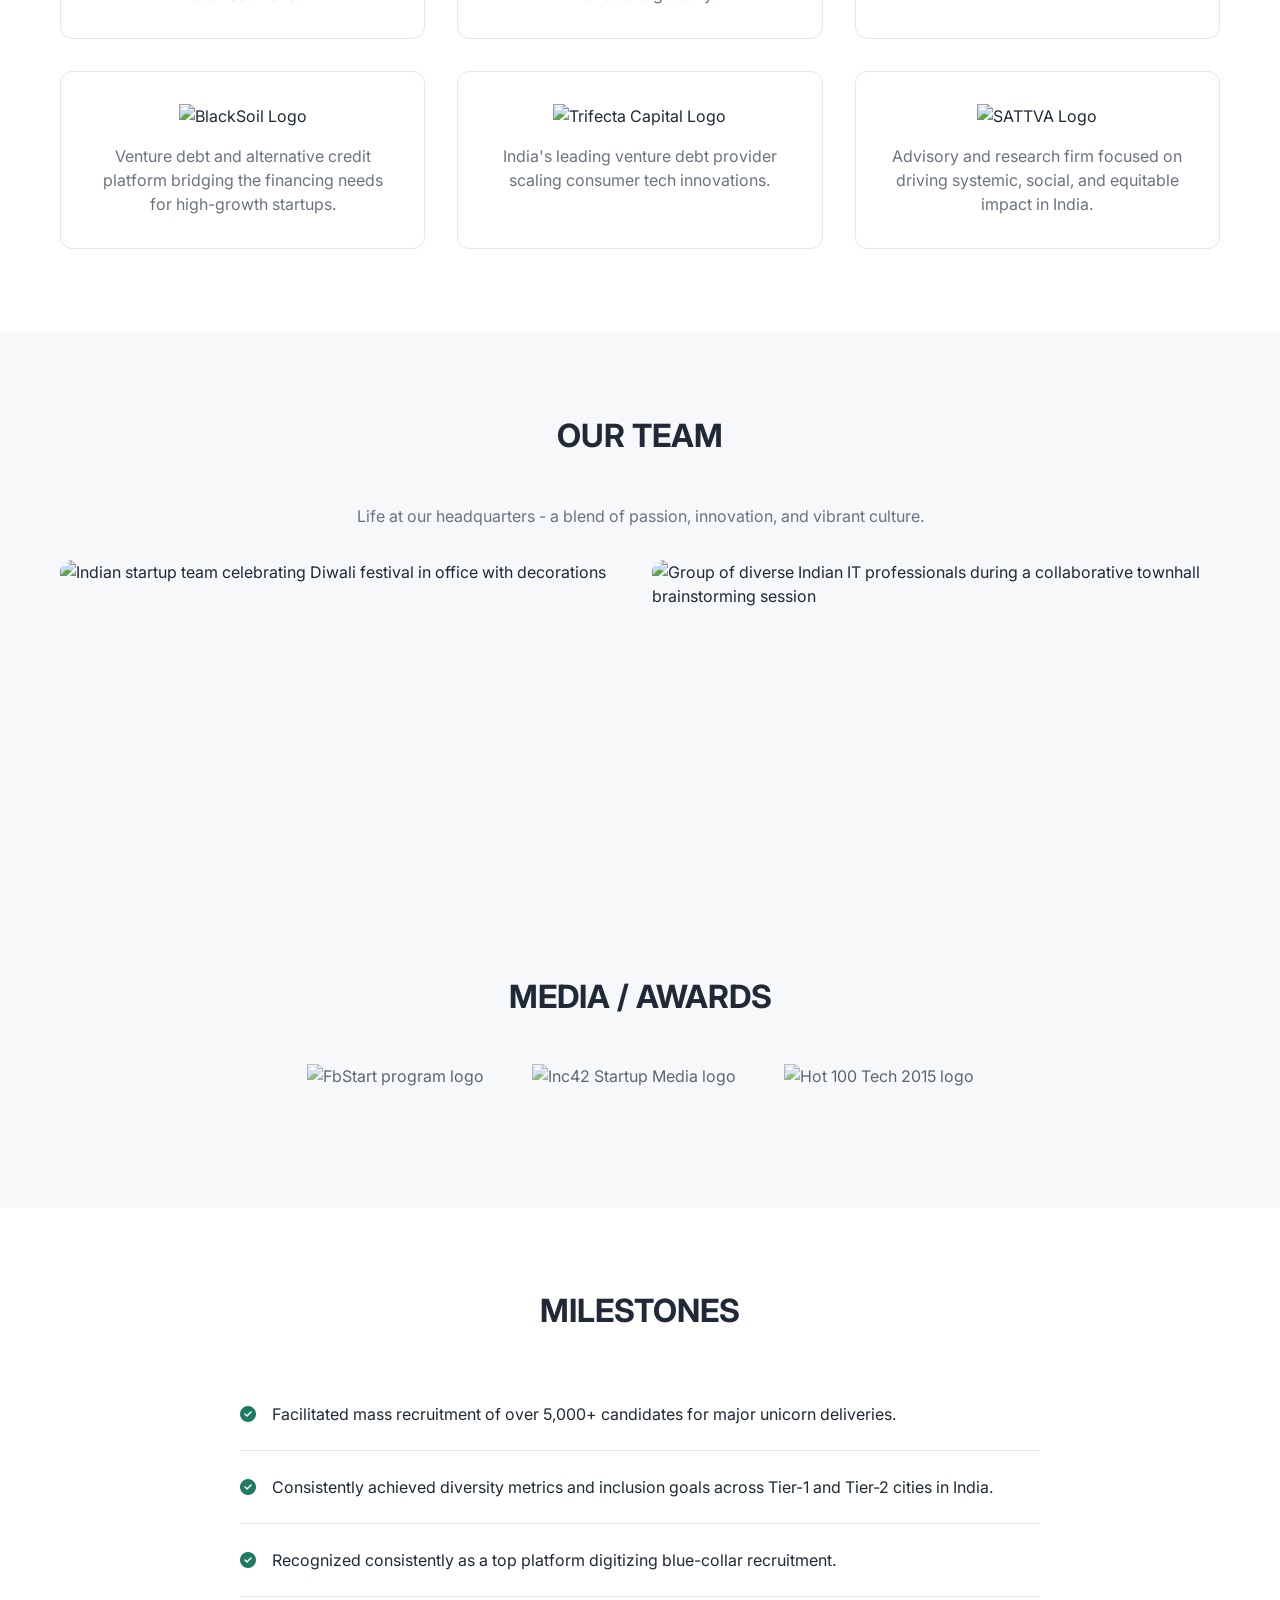
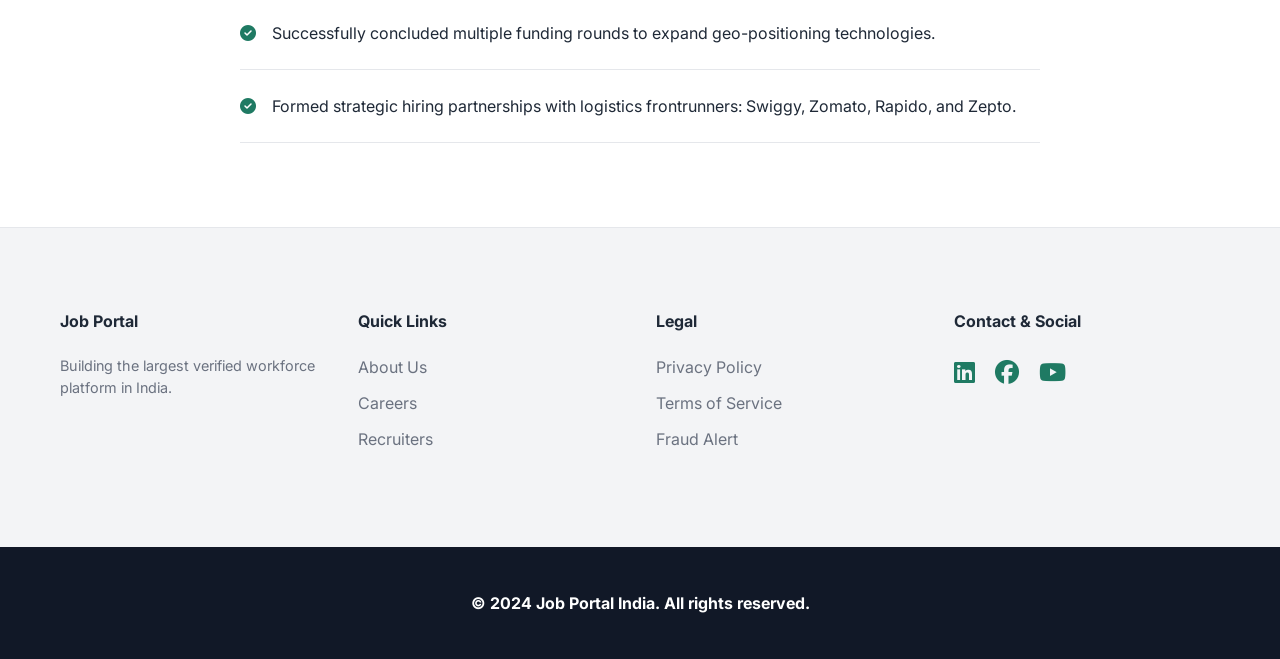
==== commit 8ca3cdfb: "page-updated-2" ====
--- a/about-us.html
+++ b/about-us.html
@@ -25,12 +25,13 @@
         </div>
         <div class="nav-links">
           <a href="index.html">Home</a>
-          <a href="jobs.html">Jobs</a>
-          <a href="#">Recruiters</a>
-          <a href="about-us.html" style="color: var(--primary-green); font-weight: 700;">About Us</a>
+          <a href="all-jobs.html">All Jobs</a>
+          <a href="about-us.html">About Us</a>
+          <a href="contact-us.html" style="color: var(--primary-green); font-weight: 700;">Contact Us</a>
         </div>
         <div class="nav-actions">
           <button class="btn btn-outline" onclick="window.location.href='login.html'">Login</button>
+          <button class="btn btn-primary" onclick="window.location.href='login.html'" style="color: white; text-decoration: none;">Employer Login</button>
         </div>
         <div class="mobile-toggle">
           <i class="fas fa-bars"></i>
--- a/style.css
+++ b/style.css
@@ -33,7 +33,7 @@
 /* Utilities */
 .container {
   max-width: 1200px;
-  margin: 0 auto;
+  margin: 20px auto;
   padding: 0 20px;
 }
 
@@ -1078,10 +1078,11 @@
 /* Upload Documents page */
 .upload-page {
   min-height: 100vh;
-  background: linear-gradient(135deg, #e8e6fe 0%, #f6f2ff 100%);
+  background: linear-gradient(135deg, #f0fdf4 0%, #ecfdf5 100%);
   display: flex;
   flex-direction: column;
-  padding: 2.25rem 1.25rem 3rem;
+  padding: 0;
+  font-family: var(--primary-font);
 }
 
 .upload-header {
@@ -1090,7 +1091,8 @@
   gap: 1.5rem;
   max-width: 840px;
   width: 100%;
-  margin: 0 auto 2rem;
+  margin: 4rem auto 2rem;
+  padding: 0 1.5rem;
 }
 
 .back-link {
@@ -1098,72 +1100,80 @@
   align-items: center;
   gap: 0.75rem;
   font-weight: 600;
-  color: rgba(17, 24, 39, 0.8);
+  color: var(--primary-green);
   text-decoration: none;
   transition: color 0.2s ease;
 }
 
 .back-link:hover {
-  color: rgba(17, 24, 39, 1);
+  color: var(--dark-green);
 }
 
 .upload-title h1 {
-  font-size: 1.85rem;
+  font-size: 2.2rem;
   margin-bottom: 0.25rem;
+  color: var(--primary-green);
+  font-weight: 700;
 }
 
 .upload-title p {
-  font-size: 1rem;
-  color: rgba(17, 24, 39, 0.65);
+  font-size: 1.1rem;
+  color: var(--text-muted);
 }
 
 .upload-container {
   display: flex;
   justify-content: center;
   width: 100%;
+  padding: 0 1.5rem 5rem;
+  flex: 1;
 }
 
 .upload-card {
-  width: min(680px, 100%);
+  width: min(720px, 100%);
   border-radius: var(--radius-xl);
-  background: rgba(255, 255, 255, 0.95);
-  box-shadow: 0 18px 40px rgba(0, 0, 0, 0.12);
-  padding: 2.25rem;
+  background: var(--white);
+  box-shadow: 0 10px 40px rgba(31, 122, 99, 0.1);
+  padding: 3rem;
+  border-top: 5px solid var(--primary-green);
 }
 
 .upload-card-header {
   display: flex;
   gap: 1rem;
   align-items: flex-start;
-  margin-bottom: 1.75rem;
+  margin-bottom: 2rem;
+  border-bottom: 1px solid var(--border-color);
+  padding-bottom: 1.5rem;
 }
 
 .upload-card-icon {
-  width: 56px;
-  height: 56px;
-  border-radius: 16px;
-  background: rgba(99, 102, 241, 0.13);
+  width: 64px;
+  height: 64px;
+  border-radius: 50%;
+  background: #e6f6f1;
   display: grid;
   place-items: center;
 }
 
 .upload-card-icon i {
-  font-size: 1.5rem;
-  color: #4f46e5;
+  font-size: 1.75rem;
+  color: var(--primary-green);
 }
 
 .upload-card-header h2 {
-  font-size: 1.35rem;
+  font-size: 1.6rem;
   margin-bottom: 0.25rem;
+  color: var(--text-dark);
 }
 
 .upload-card-header p {
-  color: rgba(17, 24, 39, 0.65);
+  color: var(--text-muted);
 }
 
 .upload-form {
   display: grid;
-  gap: 1.25rem;
+  gap: 1.5rem;
 }
 
 .upload-label {
@@ -1171,35 +1181,36 @@
   align-items: center;
   justify-content: space-between;
   font-weight: 600;
-  color: rgba(17, 24, 39, 0.85);
-  margin-bottom: 0.5rem;
+  color: var(--text-dark);
+  margin-bottom: 0.75rem;
+  font-size: 0.95rem;
 }
 
 .required {
   color: #ef4444;
   font-size: 0.9rem;
+  font-weight: bold;
 }
 
 .optional {
-  color: rgba(107, 114, 128, 1);
+  color: var(--text-muted);
   font-size: 0.85rem;
+  font-style: italic;
 }
 
 .file-drop {
   position: relative;
-  border: 2px dashed rgba(148, 163, 184, 0.8);
-  border-radius: 16px;
-  padding: 1.3rem 1.25rem;
+  border: 2px dashed var(--border-color);
+  border-radius: var(--radius-lg);
+  padding: 2rem 1.5rem;
   cursor: pointer;
-  transition:
-    border-color 0.2s ease,
-    background 0.2s ease;
-  background: rgba(255, 255, 255, 0.9);
-}
-
-.file-drop.dragover {
-  border-color: rgba(99, 102, 241, 0.9);
-  background: rgba(99, 102, 241, 0.08);
+  transition: all 0.3s ease;
+  background: var(--bg-color);
+}
+
+.file-drop.dragover, .file-drop:hover {
+  border-color: var(--primary-green);
+  background: #f0fdf9;
 }
 
 .file-drop input[type="file"] {
@@ -1212,29 +1223,39 @@
 .file-drop-content {
   display: flex;
   align-items: center;
-  gap: 1rem;
+  gap: 1.25rem;
 }
 
 .file-drop-content i {
-  font-size: 1.4rem;
-  color: rgba(99, 102, 241, 0.9);
+  font-size: 2rem;
+  color: var(--primary-green);
+}
+
+.file-drop-content strong {
+  display: block;
+  font-size: 1.05rem;
+  color: var(--text-dark);
+  margin-bottom: 0.25rem;
 }
 
 .file-hint {
-  color: rgba(107, 114, 128, 0.95);
+  color: var(--text-muted);
   font-size: 0.85rem;
-  margin-top: 0.25rem;
 }
 
 .file-name {
-  margin-top: 0.75rem;
+  margin-top: 1rem;
   font-weight: 600;
-  color: rgba(17, 24, 39, 0.85);
+  color: var(--primary-green);
+  background: #e6f6f1;
+  padding: 0.5rem 1rem;
+  border-radius: var(--radius-md);
+  display: inline-block;
 }
 
 @media (max-width: 520px) {
   .upload-card {
-    padding: 1.75rem 1.5rem;
+    padding: 2rem 1.5rem;
   }
 
   .upload-header {
@@ -1742,3 +1763,331 @@
   color: var(--white);
   font-size: 1.25rem;
 }
+/* --- ALL JOBS PAGE STYLES --- */
+.all-jobs-page {
+  padding: 4rem 0;
+  background: var(--bg-color);
+}
+.jobs-grid {
+  display: grid;
+  grid-template-columns: 280px 1fr;
+  gap: 2.5rem;
+  align-items: start;
+}
+
+.search-bar {
+  display: flex;
+  align-items: center;
+  gap: 0.75rem;
+  flex: 1;
+  max-width: 800px;
+}
+
+.search-field {
+  background: var(--white);
+  border: 1px solid var(--border-color);
+  border-radius: var(--radius-lg);
+  display: flex;
+  align-items: center;
+  gap: 0.75rem;
+  padding: 0.5rem 0.75rem;
+  flex: 1;
+}
+
+.search-field i {
+  color: var(--text-muted);
+}
+
+.search-field input,
+.search-field select {
+  width: 100%;
+  border: none;
+  outline: none;
+  font-size: 0.95rem;
+  color: var(--text-dark);
+  background: transparent;
+}
+
+.filters {
+  background: var(--white);
+  border: 1px solid var(--border-color);
+  border-radius: var(--radius-lg);
+  padding: 1.75rem;
+  margin-top: 7.3rem;
+  box-shadow: var(--shadow-sm);
+  position: sticky;
+  top: 1rem;
+  height: fit-content;
+}
+
+.filters h2 {
+  margin-bottom: 1.25rem;
+  font-size: 1.25rem;
+  color: var(--text-dark);
+}
+
+.filter-group {
+  margin-bottom: 1.5rem;
+}
+
+.filter-group h3 {
+  margin-bottom: 0.75rem;
+  font-size: 1rem;
+  color: var(--primary-green);
+}
+
+.filter-group label {
+  display: flex;
+  align-items: center;
+  gap: 0.5rem;
+  margin-bottom: 0.5rem;
+  font-size: 0.95rem;
+  color: var(--text-dark);
+  cursor: pointer;
+}
+
+.job-feed {
+  display: flex;
+  flex-direction: column;
+  gap: 2.5rem;
+}
+
+.jobs-header {
+  display: flex;
+  flex-direction: column;
+  gap: 0.5rem;
+}
+
+.jobs-header h1 {
+  font-size: 2rem;
+  color: var(--text-dark);
+}
+
+.jobs-subtitle {
+  color: var(--text-muted);
+  font-size: 0.95rem;
+}
+
+.job-cards {
+  display: grid;
+  grid-template-columns: 1fr;
+  gap: 1.25rem;
+}
+
+.job-card {
+  background: var(--white);
+  border-radius: var(--radius-lg);
+  border: 1px solid var(--border-color);
+  box-shadow: var(--shadow-sm);
+  display: flex;
+  justify-content: space-between;
+  align-items: flex-start;
+  padding: 1.5rem;
+  gap: 1.5rem;
+}
+
+.job-card-body {
+  flex: 1;
+}
+
+.job-card-title {
+  display: flex;
+  align-items: center;
+  gap: 1rem;
+  flex-wrap: wrap;
+}
+
+.job-card-title h3 {
+  font-size: 1.25rem;
+  margin: 0;
+  color: var(--text-dark);
+}
+
+.job-tag {
+  background: rgba(31, 122, 99, 0.15);
+  color: var(--primary-green);
+  padding: 0.25rem 0.75rem;
+  border-radius: 999px;
+  font-size: 0.8rem;
+  font-weight: 600;
+}
+
+.job-meta {
+  display: flex;
+  flex-wrap: wrap;
+  gap: 1rem;
+  color: var(--text-muted);
+  margin-top: 0.75rem;
+  font-size: 0.9rem;
+}
+
+.job-meta span {
+  display: inline-flex;
+  align-items: center;
+  gap: 0.5rem;
+}
+
+.job-card-actions {
+  display: flex;
+  align-items: flex-start;
+  gap: 0.75rem;
+}
+
+.faq-section {
+  background: var(--white);
+  border: 1px solid var(--border-color);
+  border-radius: var(--radius-lg);
+  padding: 1.75rem;
+  box-shadow: var(--shadow-sm);
+}
+
+.faq-section h2 {
+  margin-bottom: 1.25rem;
+  color: var(--text-dark);
+}
+
+.faq-item {
+  border-top: 1px solid var(--border-color);
+}
+
+.faq-item:first-child {
+  border-top: none;
+}
+
+.faq-question {
+  width: 100%;
+  background: transparent;
+  border: none;
+  padding: 1rem 0;
+  font-size: 1rem;
+  font-weight: 600;
+  color: var(--text-dark);
+  display: flex;
+  justify-content: space-between;
+  align-items: center;
+  cursor: pointer;
+}
+
+.faq-answer {
+  max-height: 0;
+  overflow: hidden;
+  transition: max-height 0.25s ease;
+  padding-bottom: 0;
+}
+
+.faq-answer p {
+  margin: 0;
+  color: var(--text-muted);
+  padding-bottom: 1rem;
+}
+
+.faq-question.active + .faq-answer {
+  max-height: 200px;
+}
+
+.testimonials-banner {
+  background: var(--primary-green);
+  color: var(--white);
+  padding: 2.5rem 0;
+  border-radius: var(--radius-lg);
+}
+
+.testimonials-grid {
+  display: grid;
+  grid-template-columns: 1fr 2fr;
+  gap: 2rem;
+  align-items: start;
+}
+
+.testimonials-intro h2 {
+  font-size: 2rem;
+  margin-bottom: 1rem;
+}
+
+.testimonials-intro p {
+  color: rgba(255, 255, 255, 0.85);
+  line-height: 1.6;
+}
+
+.testimonials-cards {
+  display: grid;
+  grid-template-columns: repeat(3, 1fr);
+  gap: 1rem;
+}
+
+.testimonial-card {
+  background: rgba(255, 255, 255, 0.1);
+  border-radius: var(--radius-lg);
+  padding: 1.25rem;
+  display: flex;
+  gap: 1rem;
+  align-items: flex-start;
+}
+
+.testimonial-avatar {
+  width: 50px;
+  height: 50px;
+  border-radius: 50%;
+  background: rgba(255, 255, 255, 0.25);
+  display: grid;
+  place-items: center;
+  font-weight: 700;
+  font-size: 1.2rem;
+}
+
+.testimonial-card h4 {
+  margin: 0 0 0.25rem;
+  color: var(--white);
+}
+
+.rating {
+  color: #fbbf24;
+  margin: 0 0 0.75rem;
+}
+
+.testimonial-card p {
+  margin: 0;
+  color: rgba(255, 255, 255, 0.85);
+  font-size: 0.95rem;
+}
+
+.footer-jobs .footer-col {
+  flex: 1;
+}
+
+@media (max-width: 1024px) {
+  .jobs-grid {
+    grid-template-columns: 1fr;
+  }
+
+  .filters {
+    position: static;
+    top: auto;
+    margin-bottom: 2rem;
+  }
+
+  .testimonials-grid {
+    grid-template-columns: 1fr;
+  }
+
+  .testimonials-cards {
+    grid-template-columns: 1fr;
+  }
+}
+
+@media (max-width: 768px) {
+  .search-bar {
+    flex-direction: column;
+    align-items: stretch;
+  }
+
+  .search-bar button {
+    width: 100%;
+  }
+}
+/* Jobs page navbar spacing */
+.jobs-navbar {
+  padding-bottom: 3rem;
+}
+
+\n/* Make buttons with links inherit button styling without inline styling */\n.btn a, .btn a:visited {\n  color: inherit;\n  text-decoration: none;\n  display: inline-flex;\n  align-items: center;\n  justify-content: center;\n  width: 100%;\n  height: 100%;\n}\n
